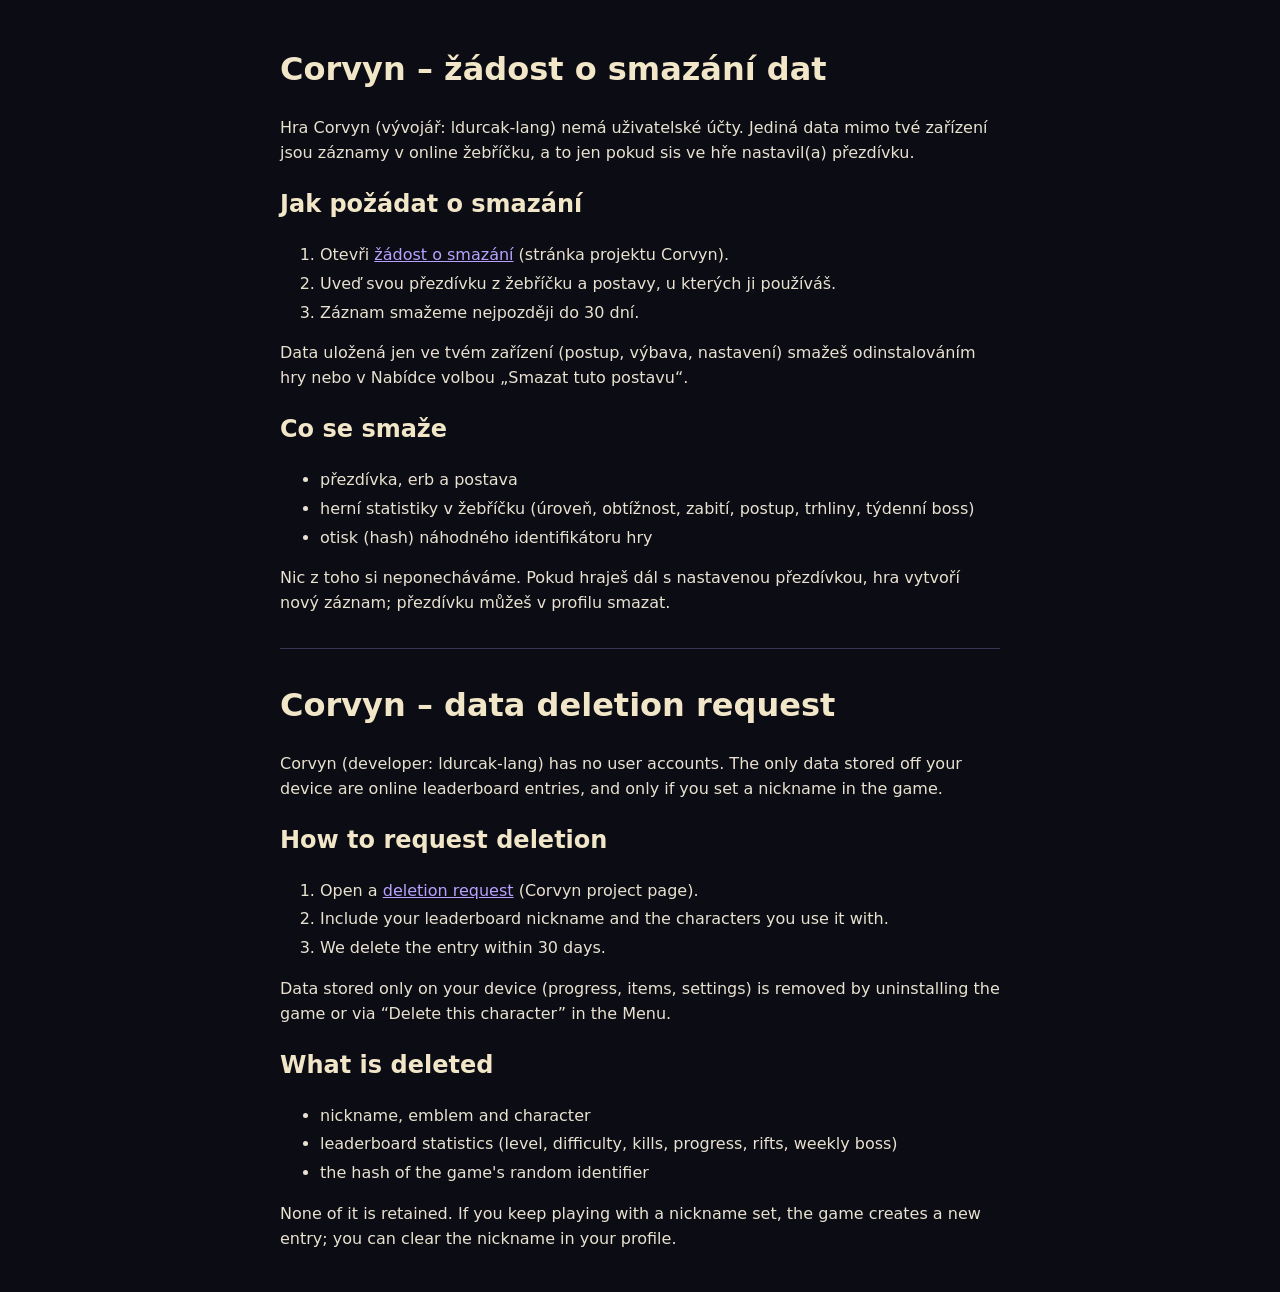
==== site/smazani-dat.html @ 17dd9c82 "Stránka pro žádost o smazání dat Co-Authored-By: Claude Opus 5.5 <noreply@anthropic.com> Claude-Sess" ====
<!doctype html>
<html lang="cs"><head><meta charset="utf-8"><meta name="viewport" content="width=device-width,initial-scale=1">
<title>Corvyn – smazání dat / Data deletion</title>
<style>body{font:16px/1.55 system-ui,sans-serif;max-width:720px;margin:0 auto;padding:24px 16px;background:#0b0c14;color:#e9e2d0}h1,h2{color:#f2e6c8}a{color:#b9a2ff}hr{border:0;border-top:1px solid #3a3550;margin:32px 0}li{margin:4px 0}</style></head>
<body>
<h1>Corvyn – žádost o smazání dat</h1>
<p>Hra Corvyn (vývojář: ldurcak-lang) nemá uživatelské účty. Jediná data mimo tvé zařízení jsou záznamy v online žebříčku, a to jen pokud sis ve hře nastavil(a) přezdívku.</p>
<h2>Jak požádat o smazání</h2>
<ol>
<li>Otevři <a href="https://github.com/ldurcak-lang/Corvyn/issues/new?title=Smaz%C3%A1n%C3%AD%20dat%20%C5%BEeb%C5%99%C3%AD%C4%8Dku">žádost o smazání</a> (stránka projektu Corvyn).</li>
<li>Uveď svou přezdívku z žebříčku a postavy, u kterých ji používáš.</li>
<li>Záznam smažeme nejpozději do 30 dní.</li>
</ol>
<p>Data uložená jen ve tvém zařízení (postup, výbava, nastavení) smažeš odinstalováním hry nebo v Nabídce volbou „Smazat tuto postavu“.</p>
<h2>Co se smaže</h2>
<ul><li>přezdívka, erb a postava</li><li>herní statistiky v žebříčku (úroveň, obtížnost, zabití, postup, trhliny, týdenní boss)</li><li>otisk (hash) náhodného identifikátoru hry</li></ul>
<p>Nic z toho si neponecháváme. Pokud hraješ dál s nastavenou přezdívkou, hra vytvoří nový záznam; přezdívku můžeš v profilu smazat.</p>
<hr>
<h1>Corvyn – data deletion request</h1>
<p>Corvyn (developer: ldurcak-lang) has no user accounts. The only data stored off your device are online leaderboard entries, and only if you set a nickname in the game.</p>
<h2>How to request deletion</h2>
<ol>
<li>Open a <a href="https://github.com/ldurcak-lang/Corvyn/issues/new?title=Leaderboard%20data%20deletion">deletion request</a> (Corvyn project page).</li>
<li>Include your leaderboard nickname and the characters you use it with.</li>
<li>We delete the entry within 30 days.</li>
</ol>
<p>Data stored only on your device (progress, items, settings) is removed by uninstalling the game or via “Delete this character” in the Menu.</p>
<h2>What is deleted</h2>
<ul><li>nickname, emblem and character</li><li>leaderboard statistics (level, difficulty, kills, progress, rifts, weekly boss)</li><li>the hash of the game's random identifier</li></ul>
<p>None of it is retained. If you keep playing with a nickname set, the game creates a new entry; you can clear the nickname in your profile.</p>
</body></html>
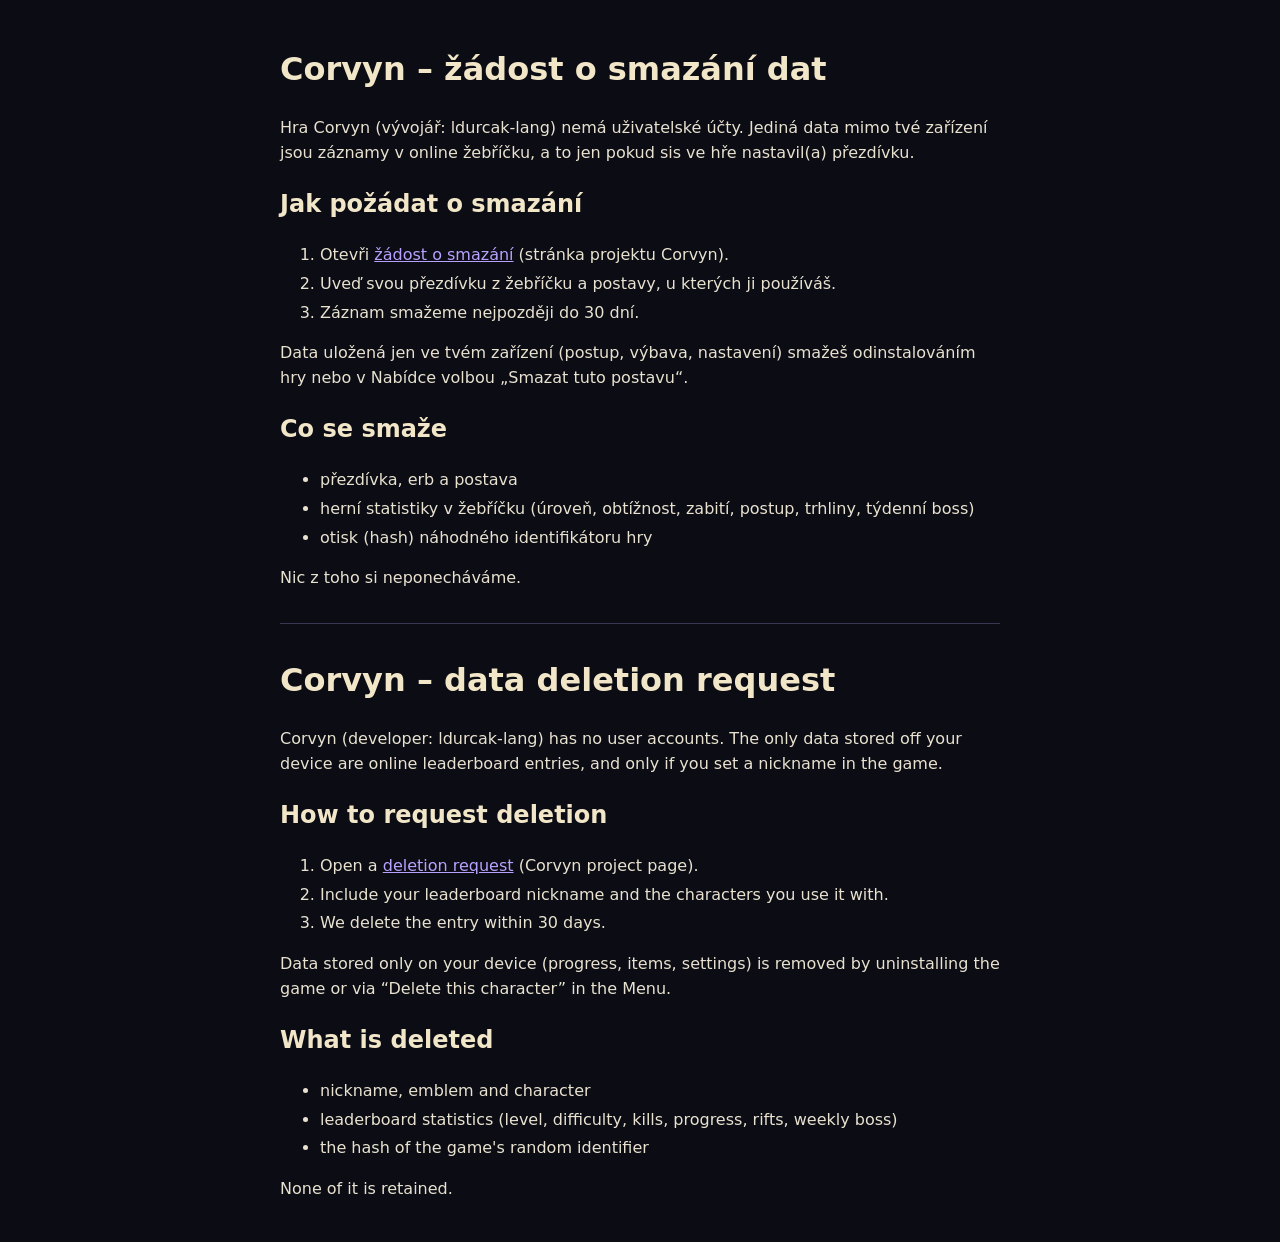
==== commit 2598e7e1: "Úprava stránky smazání dat Co-Authored-By: Claude Opus 5.5 <noreply@anthropic.com> Claude-Session: h" ====
--- a/site/smazani-dat.html
+++ b/site/smazani-dat.html
@@ -14,7 +14,7 @@
 <p>Data uložená jen ve tvém zařízení (postup, výbava, nastavení) smažeš odinstalováním hry nebo v Nabídce volbou „Smazat tuto postavu“.</p>
 <h2>Co se smaže</h2>
 <ul><li>přezdívka, erb a postava</li><li>herní statistiky v žebříčku (úroveň, obtížnost, zabití, postup, trhliny, týdenní boss)</li><li>otisk (hash) náhodného identifikátoru hry</li></ul>
-<p>Nic z toho si neponecháváme. Pokud hraješ dál s nastavenou přezdívkou, hra vytvoří nový záznam; přezdívku můžeš v profilu smazat.</p>
+<p>Nic z toho si neponecháváme.</p>
 <hr>
 <h1>Corvyn – data deletion request</h1>
 <p>Corvyn (developer: ldurcak-lang) has no user accounts. The only data stored off your device are online leaderboard entries, and only if you set a nickname in the game.</p>
@@ -27,5 +27,5 @@
 <p>Data stored only on your device (progress, items, settings) is removed by uninstalling the game or via “Delete this character” in the Menu.</p>
 <h2>What is deleted</h2>
 <ul><li>nickname, emblem and character</li><li>leaderboard statistics (level, difficulty, kills, progress, rifts, weekly boss)</li><li>the hash of the game's random identifier</li></ul>
-<p>None of it is retained. If you keep playing with a nickname set, the game creates a new entry; you can clear the nickname in your profile.</p>
+<p>None of it is retained.</p>
 </body></html>
